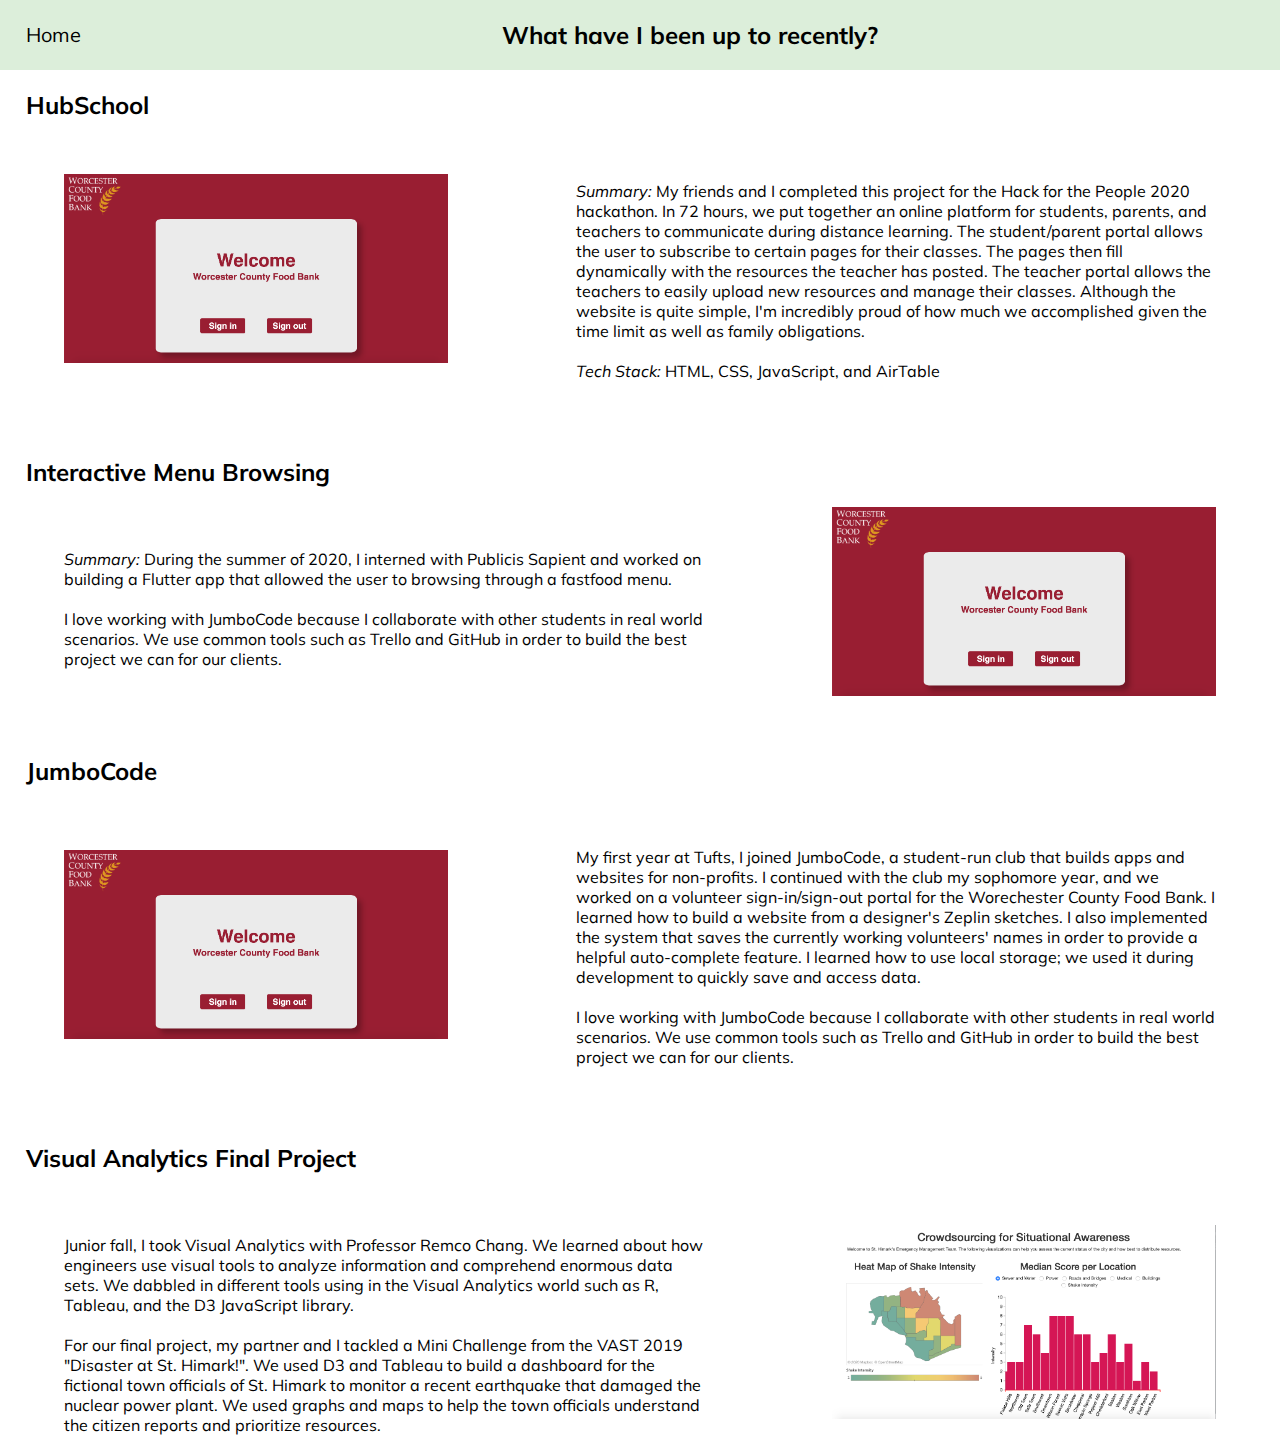
==== docs/portfolio.html @ 4e5497e3 "initial commit" ====
<!doctype html>

<html lang="en">
<head>
  <meta charset="utf-8">

  <title>Portfolio</title>
  <meta name="description" content="Alice Dempsey's personal webiste and portfolio">
  <meta name="author" content="Alice Dempsey">

<!--   Style sheets  -->
  <link rel="stylesheet" href="../style/style.css">
  <link href="https://fonts.googleapis.com/css2?family=Muli&display=swap" rel="stylesheet">

</head>

<body>
	<header class="portfolio_header">
		<nav><button class="nav_button" id="home" onclick="window.location='index.html'">Home</button></nav>
		<h2 class="title section_title">What have I been up to recently?</h2>
	</header>
	<h2 class="title">HubSchool</h2>
	<div class="text_and_photo">
		<img class="project_pic" src="../style/assets/WCFB.png">
		<div class="text_box">
			<p><em>Summary:</em> My friends and I completed this project for the Hack for the People 2020 hackathon. In 72 hours, we put together an online platform for students, parents, and teachers to communicate during distance learning. The student/parent portal allows the user to subscribe to certain pages for their classes. The pages then fill dynamically with the resources the teacher has posted. The teacher portal allows the teachers to easily upload new resources and manage their classes. Although the website is quite simple, I'm incredibly proud of how much we accomplished given the time limit as well as family obligations.<br> <br> <em>Tech Stack:</em> HTML, CSS, JavaScript, and AirTable</p>
		</div>
	</div>
	<br> <br> 
	<h2 class="title">Interactive Menu Browsing</h2>
	<div class="text_and_photo">
		<div class="text_box">
			<p> <em>Summary:</em> During the summer of 2020, I interned with Publicis Sapient and worked on building a Flutter app that allowed the user to browsing through a fastfood menu. <br> <br> I love working with JumboCode because I collaborate with other students in real world scenarios. We use common tools such as Trello and GitHub in order to build the best project we can for our clients.</p>
		</div>
		<img class="project_pic" src="../style/assets/WCFB.png">
	</div>
	<br> <br>
	<h2 class="title">JumboCode</h2>
	<div class="text_and_photo">
		<img class="project_pic" src="../style/assets/WCFB.png">
		<div class="text_box">
			<p>My first year at Tufts, I joined JumboCode, a student-run club that builds apps and websites for non-profits. I continued with the club my sophomore year, and we worked on a volunteer sign-in/sign-out portal for the Worechester County Food Bank. I learned how to build a website from a designer's Zeplin sketches. I also implemented the system that saves the currently working volunteers' names in order to provide a helpful auto-complete feature. I learned how to use local storage; we used it during development to quickly save and access data. <br> <br> I love working with JumboCode because I collaborate with other students in real world scenarios. We use common tools such as Trello and GitHub in order to build the best project we can for our clients.</p>
		</div>
	</div>
	<br> <br> 
	<h2 class="title">Visual Analytics Final Project</h2>
	<div class="text_and_photo">
		<div class="text_box">
			<p>Junior fall, I took Visual Analytics with Professor Remco Chang. We learned about how engineers use visual tools to analyze information and comprehend enormous data sets. We dabbled in different tools using in the Visual Analytics world such as R, Tableau, and the D3 JavaScript library. <br> <br> For our final project, my partner and I tackled a Mini Challenge from the VAST 2019 "Disaster at St. Himark!". We used D3 and Tableau to build a dashboard for the fictional town officials of St. Himark to monitor a recent earthquake that damaged the nuclear power plant. We used graphs and maps to help the town officials understand the citizen reports and prioritize resources.</p>
		</div>
		<img class="project_pic" src="../style/assets/crowdsourcing.png">
	</div>
</body>
---- style/style.css ----
/***** General Styling *****/ 
html {
	height: 100%;
}
body {
	font-family: 'Muli', sans-serif;
	margin: 0px;
	height: 100%;
}

ul {
	list-style-type: none; 
}

.text_box {
	display: flex; 
	justify-content: flex-start;
	width: 50%;
	padding-top: 2vw; 
}

/***** Nav Menu Styling - Home page *****/ 
.nav_container {
	display: flex;
	justify-content: flex-end; 
	margin-bottom: -2vw;
}

.nav_menu {
	display: flex; 
	margin-bottom: 0vw;
	margin-right: 4vw;
}

.nav_button {
	margin: 1vw;
	border: none;
	background-color: white; 
	font-size: 20px; 
	font-family: 'Muli', sans-serif;
}

.nav_button:hover {
	background-color: #DCEEDA; 
}


/***** Home Page Styling *****/ 
h1.name {
	display: flex; 
	align-items: flex-end;
	margin-left: 10vw;
	margin-bottom: -0.6vw;
	margin-top: 0vw; 
	font-size: 40px;
	color: black;
}

.body_container {
	margin-left: 10vw; 
	margin-top: 0vw; 
	margin-right: 0vw;
	margin-bottom: 0vw;
	background-color: #DCEEDA; 
	height: 100%;
}

.profile_pic {
	display: flex;
	align-self: center;
	justify-content: center;
	height: 100%;
	width: 15%;
	border-radius: 50%; 
}

/***** Portfolio Page Styling *****/ 

.portfolio_header {
	background-color: #DCEEDA;
	display: flex;
	align-items: center;
}

#home {
	padding-left: 1vw;
	background-color: #DCEEDA;
}

.title {
	display: flex; 
	justify-content: flex-start;
	width: 100%;
	padding-left: 2%;  
}

.section_title {
	justify-content: center; 
	padding-left: 0vw;
}

.project_pic {
	display: flex;
	align-self: center;
	height: 300%;
	width: 30%;
}

.text_and_photo {
	display: flex; 
	justify-content: space-around;
	width: 100%; 
}
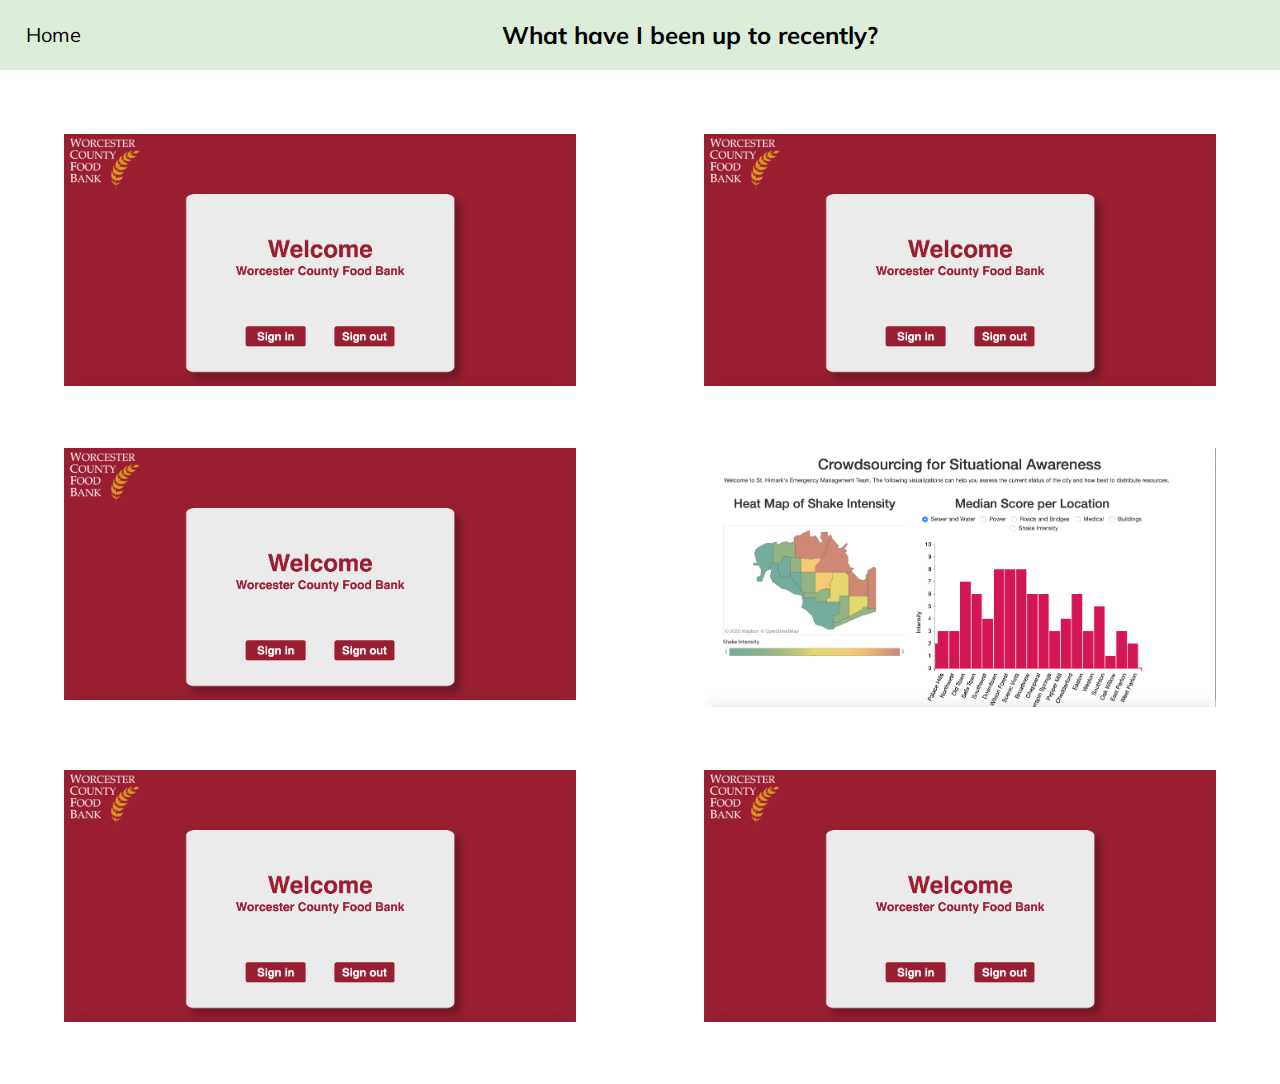
==== commit fa65e683: "Made portfolio grid" ====
--- a/docs/portfolio.html
+++ b/docs/portfolio.html
@@ -11,6 +11,7 @@
 <!--   Style sheets  -->
   <link rel="stylesheet" href="../style/style.css">
   <link href="https://fonts.googleapis.com/css2?family=Muli&display=swap" rel="stylesheet">
+  <script src="../scripts/portfolio.js"></script>
 
 </head>
 
@@ -19,35 +20,7 @@
 		<nav><button class="nav_button" id="home" onclick="window.location='index.html'">Home</button></nav>
 		<h2 class="title section_title">What have I been up to recently?</h2>
 	</header>
-	<h2 class="title">HubSchool</h2>
-	<div class="text_and_photo">
-		<img class="project_pic" src="../style/assets/WCFB.png">
-		<div class="text_box">
-			<p><em>Summary:</em> My friends and I completed this project for the Hack for the People 2020 hackathon. In 72 hours, we put together an online platform for students, parents, and teachers to communicate during distance learning. The student/parent portal allows the user to subscribe to certain pages for their classes. The pages then fill dynamically with the resources the teacher has posted. The teacher portal allows the teachers to easily upload new resources and manage their classes. Although the website is quite simple, I'm incredibly proud of how much we accomplished given the time limit as well as family obligations.<br> <br> <em>Tech Stack:</em> HTML, CSS, JavaScript, and AirTable</p>
-		</div>
-	</div>
-	<br> <br> 
-	<h2 class="title">Interactive Menu Browsing</h2>
-	<div class="text_and_photo">
-		<div class="text_box">
-			<p> <em>Summary:</em> During the summer of 2020, I interned with Publicis Sapient and worked on building a Flutter app that allowed the user to browsing through a fastfood menu. <br> <br> I love working with JumboCode because I collaborate with other students in real world scenarios. We use common tools such as Trello and GitHub in order to build the best project we can for our clients.</p>
-		</div>
-		<img class="project_pic" src="../style/assets/WCFB.png">
-	</div>
-	<br> <br>
-	<h2 class="title">JumboCode</h2>
-	<div class="text_and_photo">
-		<img class="project_pic" src="../style/assets/WCFB.png">
-		<div class="text_box">
-			<p>My first year at Tufts, I joined JumboCode, a student-run club that builds apps and websites for non-profits. I continued with the club my sophomore year, and we worked on a volunteer sign-in/sign-out portal for the Worechester County Food Bank. I learned how to build a website from a designer's Zeplin sketches. I also implemented the system that saves the currently working volunteers' names in order to provide a helpful auto-complete feature. I learned how to use local storage; we used it during development to quickly save and access data. <br> <br> I love working with JumboCode because I collaborate with other students in real world scenarios. We use common tools such as Trello and GitHub in order to build the best project we can for our clients.</p>
-		</div>
-	</div>
-	<br> <br> 
-	<h2 class="title">Visual Analytics Final Project</h2>
-	<div class="text_and_photo">
-		<div class="text_box">
-			<p>Junior fall, I took Visual Analytics with Professor Remco Chang. We learned about how engineers use visual tools to analyze information and comprehend enormous data sets. We dabbled in different tools using in the Visual Analytics world such as R, Tableau, and the D3 JavaScript library. <br> <br> For our final project, my partner and I tackled a Mini Challenge from the VAST 2019 "Disaster at St. Himark!". We used D3 and Tableau to build a dashboard for the fictional town officials of St. Himark to monitor a recent earthquake that damaged the nuclear power plant. We used graphs and maps to help the town officials understand the citizen reports and prioritize resources.</p>
-		</div>
-		<img class="project_pic" src="../style/assets/crowdsourcing.png">
+	<div id="card_container">
+		<script type="text/javascript">populatePage()</script>
 	</div>
 </body>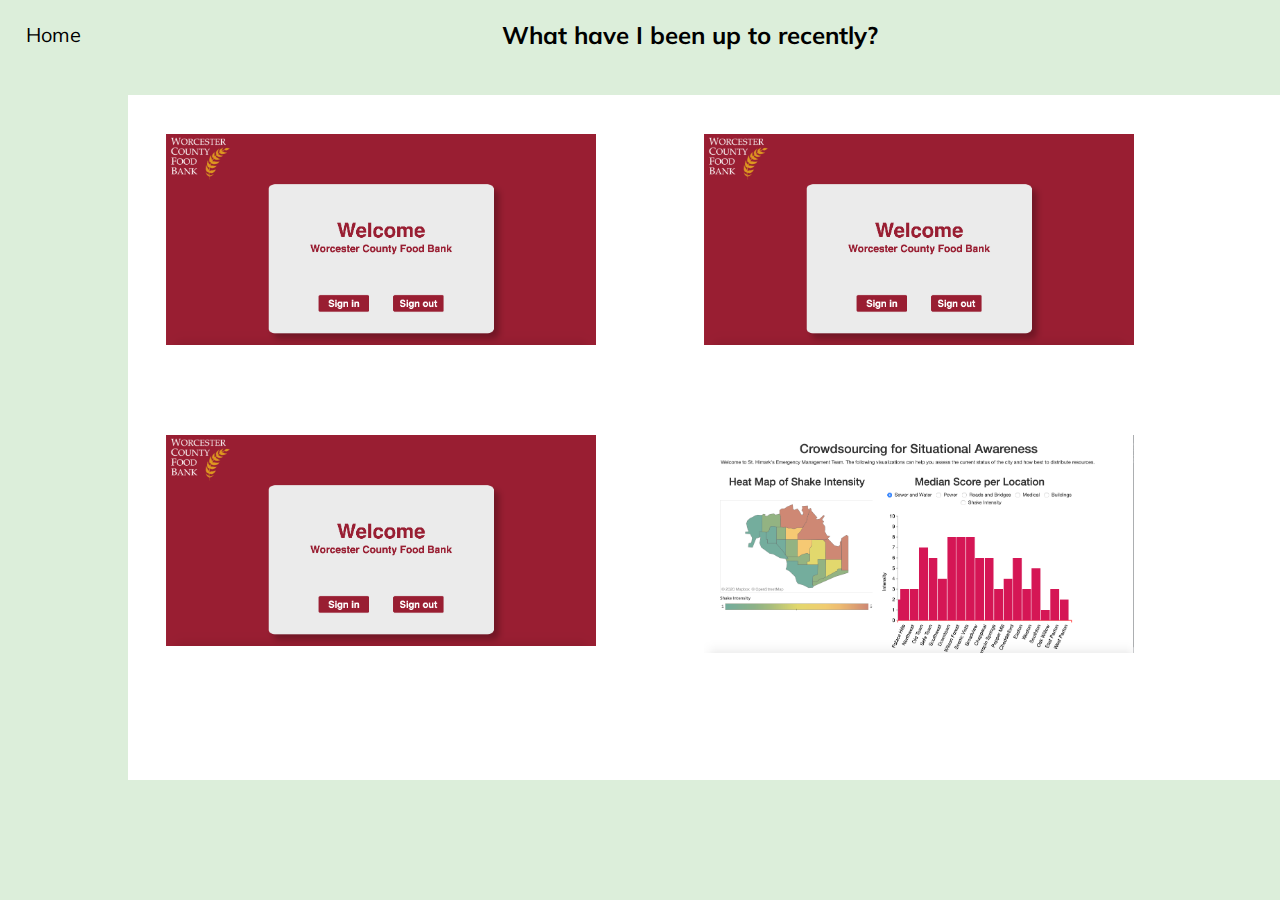
==== commit 9300b3f2: "Made project page" ====
--- a/docs/portfolio.html
+++ b/docs/portfolio.html
@@ -15,7 +15,7 @@
 
 </head>
 
-<body>
+<body style="background-color: #DCEEDA">
 	<header class="portfolio_header">
 		<nav><button class="nav_button" id="home" onclick="window.location='index.html'">Home</button></nav>
 		<h2 class="title section_title">What have I been up to recently?</h2>
--- a/style/style.css
+++ b/style/style.css
@@ -17,6 +17,7 @@
 	justify-content: flex-start;
 	width: 50%;
 	padding-top: 2vw; 
+	padding-right: 2vw; 
 }
 
 /***** Nav Menu Styling - Home page *****/ 
@@ -80,6 +81,7 @@
 	background-color: #DCEEDA;
 	display: flex;
 	align-items: center;
+	margin-bottom: 2vw; 
 }
 
 #home {
@@ -99,15 +101,21 @@
 	padding-left: 0vw;
 }
 
-.project_pic {
-	display: flex;
-	align-self: center;
-	height: 300%;
-	width: 30%;
+/***** Project Page Styling *****/ 
+
+.project_container{ 
+	background-color: white; 
+	margin-left: 10vw; 
+}
+
+.tagline {
+	display: flex; 
+	justify-content: center;
 }
 
 .text_and_photo {
 	display: flex; 
 	justify-content: space-around;
-	width: 100%; 
+	background-color: white; 
+	padding: 0vw 3vw 3vw 3vw; 
 }
